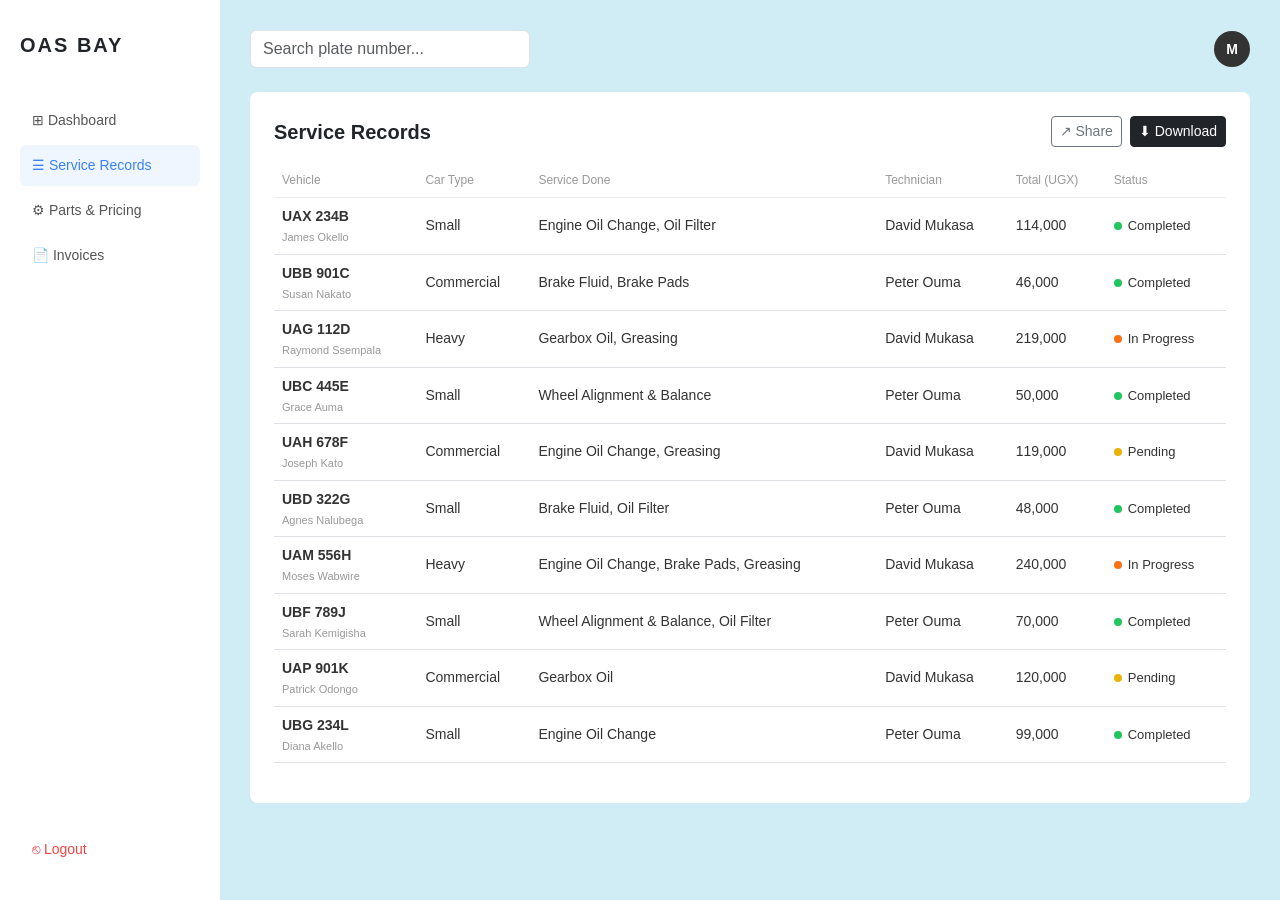
==== index.html @ 8fa91348 "README" ====
<!DOCTYPE html>
<html lang="en">
<head>
    <meta charset="UTF-8">
    <meta name="viewport" content="width=device-width, initial-scale=1.0">
    <title>OAS Bay - Auto Service Management</title>
    <link href="https://cdn.jsdelivr.net/npm/bootstrap@5.3.3/dist/css/bootstrap.min.css" rel="stylesheet">
    <link rel="stylesheet" href="styles/style.css">
</head>
<body>

    <!-- Sidebar -->
    <div class="sidebar">
        <div class="logo">OAS BAY</div>

        <div class="nav-links">
            <a href="#" class="nav-link">⊞ Dashboard</a>
            <a href="#" class="nav-link active">☰ Service Records</a>
            <a href="#" class="nav-link">⚙ Parts &amp; Pricing</a>
            <a href="#" class="nav-link">📄 Invoices</a>
        </div>

        <a href="#" class="logout-link">⎋ Logout</a>
    </div>

    <!-- Main Content -->
    <div class="main">

        <!-- Top Bar -->
        <div class="d-flex justify-content-between align-items-center mb-4">
            <input type="text" class="form-control" style="max-width: 280px;" placeholder="Search plate number...">
            <div class="avatar">M</div>
        </div>

        <!-- Card -->
        <div class="card border-0 rounded-3 p-4">

            <!-- Card Header -->
            <div class="d-flex justify-content-between align-items-center mb-3">
                <h5 class="fw-bold mb-0">Service Records</h5>
                <div class="d-flex gap-2">
                    <button class="btn btn-outline-secondary btn-sm">↗ Share</button>
                    <button class="btn btn-dark btn-sm">⬇ Download</button>
                </div>
            </div>

            <!-- Table -->
            <div class="table-responsive">
                <table class="table">
                    <thead>
                        <tr>
                            <th>Vehicle</th>
                            <th>Car Type</th>
                            <th>Service Done</th>
                            <th>Technician</th>
                            <th>Total (UGX)</th>
                            <th>Status</th>
                        </tr>
                    </thead>
                    <tbody>
                        <tr>
                            <td>
                                <div class="car-plate">UAX 234B</div>
                                <div class="car-owner">James Okello</div>
                            </td>
                            <td>Small</td>
                            <td>Engine Oil Change, Oil Filter</td>
                            <td>David Mukasa</td>
                            <td>114,000</td>
                            <td><span class="status completed">Completed</span></td>
                        </tr>
                        <tr>
                            <td>
                                <div class="car-plate">UBB 901C</div>
                                <div class="car-owner">Susan Nakato</div>
                            </td>
                            <td>Commercial</td>
                            <td>Brake Fluid, Brake Pads</td>
                            <td>Peter Ouma</td>
                            <td>46,000</td>
                            <td><span class="status completed">Completed</span></td>
                        </tr>
                        <tr>
                            <td>
                                <div class="car-plate">UAG 112D</div>
                                <div class="car-owner">Raymond Ssempala</div>
                            </td>
                            <td>Heavy</td>
                            <td>Gearbox Oil, Greasing</td>
                            <td>David Mukasa</td>
                            <td>219,000</td>
                            <td><span class="status in-progress">In Progress</span></td>
                        </tr>
                        <tr>
                            <td>
                                <div class="car-plate">UBC 445E</div>
                                <div class="car-owner">Grace Auma</div>
                            </td>
                            <td>Small</td>
                            <td>Wheel Alignment &amp; Balance</td>
                            <td>Peter Ouma</td>
                            <td>50,000</td>
                            <td><span class="status completed">Completed</span></td>
                        </tr>
                        <tr>
                            <td>
                                <div class="car-plate">UAH 678F</div>
                                <div class="car-owner">Joseph Kato</div>
                            </td>
                            <td>Commercial</td>
                            <td>Engine Oil Change, Greasing</td>
                            <td>David Mukasa</td>
                            <td>119,000</td>
                            <td><span class="status pending">Pending</span></td>
                        </tr>
                        <tr>
                            <td>
                                <div class="car-plate">UBD 322G</div>
                                <div class="car-owner">Agnes Nalubega</div>
                            </td>
                            <td>Small</td>
                            <td>Brake Fluid, Oil Filter</td>
                            <td>Peter Ouma</td>
                            <td>48,000</td>
                            <td><span class="status completed">Completed</span></td>
                        </tr>
                        <tr>
                            <td>
                                <div class="car-plate">UAM 556H</div>
                                <div class="car-owner">Moses Wabwire</div>
                            </td>
                            <td>Heavy</td>
                            <td>Engine Oil Change, Brake Pads, Greasing</td>
                            <td>David Mukasa</td>
                            <td>240,000</td>
                            <td><span class="status in-progress">In Progress</span></td>
                        </tr>
                        <tr>
                            <td>
                                <div class="car-plate">UBF 789J</div>
                                <div class="car-owner">Sarah Kemigisha</div>
                            </td>
                            <td>Small</td>
                            <td>Wheel Alignment &amp; Balance, Oil Filter</td>
                            <td>Peter Ouma</td>
                            <td>70,000</td>
                            <td><span class="status completed">Completed</span></td>
                        </tr>
                        <tr>
                            <td>
                                <div class="car-plate">UAP 901K</div>
                                <div class="car-owner">Patrick Odongo</div>
                            </td>
                            <td>Commercial</td>
                            <td>Gearbox Oil</td>
                            <td>David Mukasa</td>
                            <td>120,000</td>
                            <td><span class="status pending">Pending</span></td>
                        </tr>
                        <tr>
                            <td>
                                <div class="car-plate">UBG 234L</div>
                                <div class="car-owner">Diana Akello</div>
                            </td>
                            <td>Small</td>
                            <td>Engine Oil Change</td>
                            <td>Peter Ouma</td>
                            <td>99,000</td>
                            <td><span class="status completed">Completed</span></td>
                        </tr>
                    </tbody>
                </table>
            </div>

        </div>
    </div>

</body>
</html>
---- styles/style.css ----
* {
    margin: 0;
    padding: 0;
    box-sizing: border-box;
}

body {
    font-family: Arial, sans-serif;
    background-color: #d0ecf5;
    min-height: 100vh;
}

.sidebar {
    width: 220px;
    background-color: #fff;
    min-height: 100vh;
    padding: 30px 20px;
    position: fixed;
    top: 0;
    left: 0;
    display: flex;
    flex-direction: column;
}

.logo {
    font-size: 20px;
    font-weight: bold;
    letter-spacing: 2px;
    margin-bottom: 40px;
}

.nav-links {
    flex-grow: 1;
}

.nav-link {
    color: #555;
    font-size: 14px;
    padding: 10px 12px;
    border-radius: 6px;
    margin-bottom: 4px;
}

.nav-link:hover {
    background-color: #f8f9fa;
    color: #333;
}

.nav-link.active {
    color: #3b82f6;
    background-color: #eff6ff;
}

.logout-link {
    color: #ef4444;
    font-size: 14px;
    text-decoration: none;
    padding: 10px 12px;
}

.logout-link:hover {
    color: #dc2626;
}


/* ===========================
   MAIN AREA
   =========================== */
.main {
    margin-left: 220px;
    padding: 30px;
}

.avatar {
    width: 36px;
    height: 36px;
    background-color: #333;
    color: #fff;
    border-radius: 50%;
    display: flex;
    align-items: center;
    justify-content: center;
    font-size: 14px;
    font-weight: bold;
}


/* ===========================
   TABLE
   =========================== */
.table thead th {
    font-size: 12px;
    color: #999;
    font-weight: normal;
    border-bottom: 1px solid #eee;
}

.table tbody td {
    font-size: 14px;
    color: #333;
    vertical-align: middle;
}

.car-plate {
    font-weight: bold;
    font-size: 14px;
}

.car-owner {
    font-size: 11px;
    color: #999;
    margin-top: 2px;
}


/* ===========================
   STATUS BADGES
   =========================== */
.status {
    font-size: 13px;
}

.status::before {
    content: "";
    display: inline-block;
    width: 8px;
    height: 8px;
    border-radius: 50%;
    margin-right: 6px;
}

.status.completed::before {
    background-color: #22c55e;
}

.status.in-progress::before {
    background-color: #f97316;
}

.status.pending::before {
    background-color: #eab308;
}
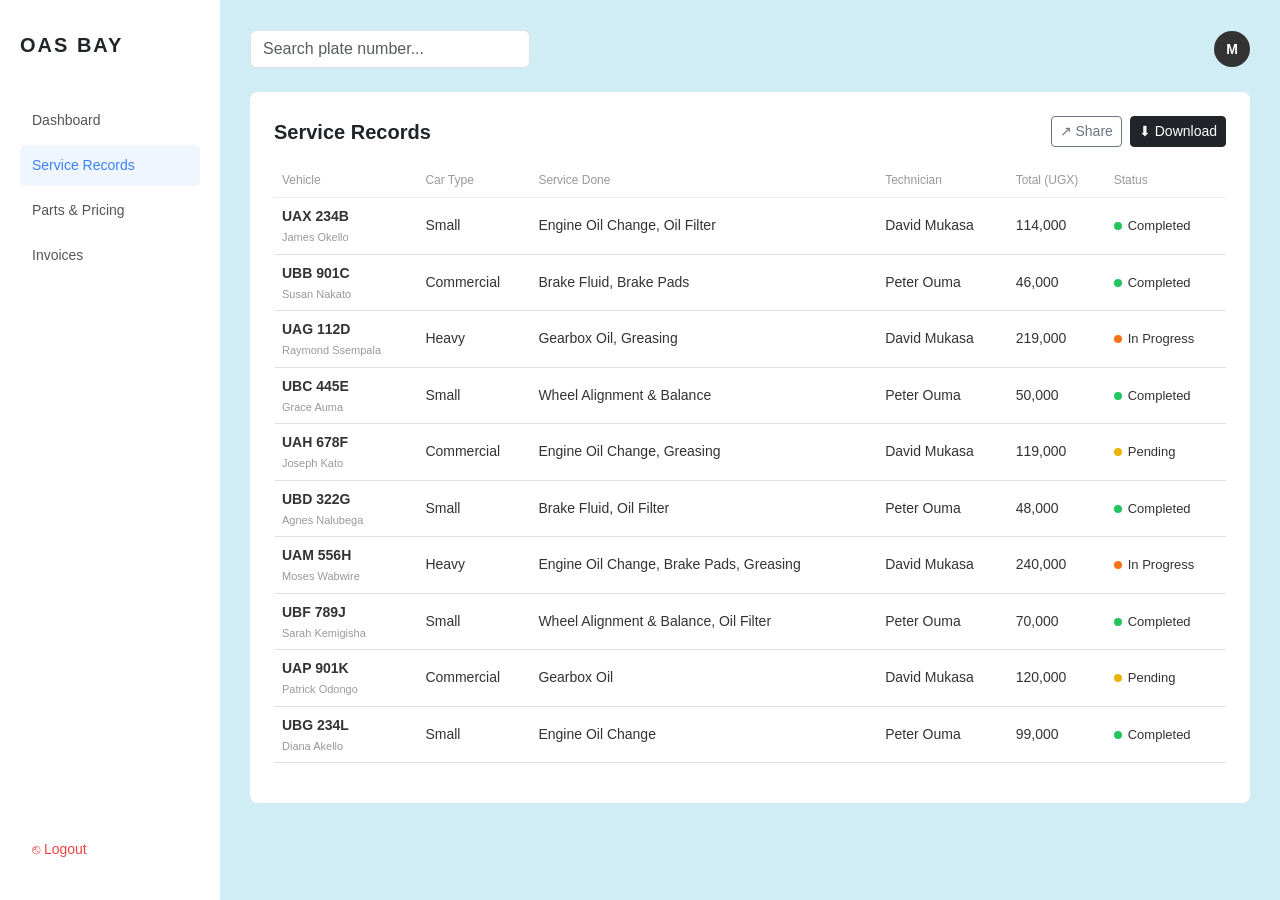
==== commit f8812ce4: "Dashboard Edits" ====
--- a/index.html
+++ b/index.html
@@ -14,10 +14,10 @@
         <div class="logo">OAS BAY</div>
 
         <div class="nav-links">
-            <a href="#" class="nav-link">⊞ Dashboard</a>
-            <a href="#" class="nav-link active">☰ Service Records</a>
-            <a href="#" class="nav-link">⚙ Parts &amp; Pricing</a>
-            <a href="#" class="nav-link">📄 Invoices</a>
+            <a href="#" class="nav-link">Dashboard</a>
+            <a href="#" class="nav-link active">Service Records</a>
+            <a href="#" class="nav-link">Parts &amp; Pricing</a>
+            <a href="#" class="nav-link">Invoices</a>
         </div>
 
         <a href="#" class="logout-link">⎋ Logout</a>
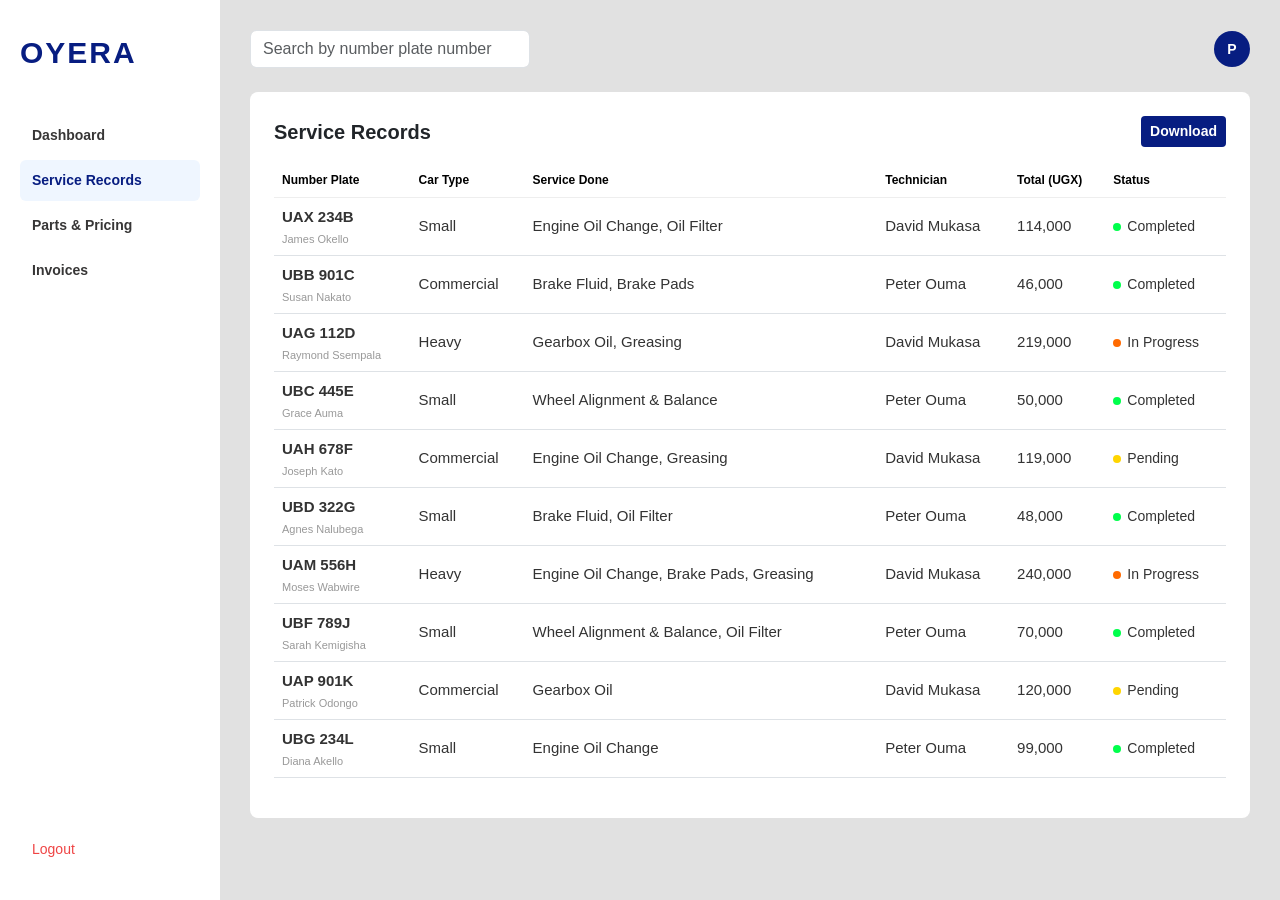
==== commit 682ca72c: "Dashboard Edits" ====
--- a/index.html
+++ b/index.html
@@ -9,9 +9,9 @@
 </head>
 <body>
 
-    <!-- Sidebar -->
+    <!-- Right Side -->
     <div class="sidebar">
-        <div class="logo">OAS BAY</div>
+        <div class="logo">OYERA</div>
 
         <div class="nav-links">
             <a href="#" class="nav-link">Dashboard</a>
@@ -20,36 +20,34 @@
             <a href="#" class="nav-link">Invoices</a>
         </div>
 
-        <a href="#" class="logout-link">⎋ Logout</a>
+        <a href="#" class="logout-link">Logout</a>
     </div>
 
-    <!-- Main Content -->
+    <!-- Main Section -->
     <div class="main">
 
-        <!-- Top Bar -->
         <div class="d-flex justify-content-between align-items-center mb-4">
-            <input type="text" class="form-control" style="max-width: 280px;" placeholder="Search plate number...">
-            <div class="avatar">M</div>
+            <input type="text" class="form-control" style="max-width: 280px;" placeholder="Search by number plate number">
+            <div class="avatar">P</div>
         </div>
 
-        <!-- Card -->
+   
         <div class="card border-0 rounded-3 p-4">
 
-            <!-- Card Header -->
+        
             <div class="d-flex justify-content-between align-items-center mb-3">
                 <h5 class="fw-bold mb-0">Service Records</h5>
                 <div class="d-flex gap-2">
-                    <button class="btn btn-outline-secondary btn-sm">↗ Share</button>
-                    <button class="btn btn-dark btn-sm">⬇ Download</button>
+                    <button class="btn btn-sm">Download</button>
                 </div>
             </div>
 
-            <!-- Table -->
+          
             <div class="table-responsive">
                 <table class="table">
                     <thead>
                         <tr>
-                            <th>Vehicle</th>
+                            <th>Number Plate</th>
                             <th>Car Type</th>
                             <th>Service Done</th>
                             <th>Technician</th>
--- a/styles/style.css
+++ b/styles/style.css
@@ -6,7 +6,7 @@
 
 body {
     font-family: Arial, sans-serif;
-    background-color: #d0ecf5;
+    background-color: #e1e1e1;
     min-height: 100vh;
 }
 
@@ -23,10 +23,12 @@
 }
 
 .logo {
-    font-size: 20px;
+    font-size: 30px;
     font-weight: bold;
     letter-spacing: 2px;
     margin-bottom: 40px;
+    color: rgb(7, 29, 129);
+
 }
 
 .nav-links {
@@ -34,11 +36,12 @@
 }
 
 .nav-link {
-    color: #555;
+    color: #373636;
     font-size: 14px;
     padding: 10px 12px;
     border-radius: 6px;
     margin-bottom: 4px;
+    font-weight: 600;
 }
 
 .nav-link:hover {
@@ -47,7 +50,7 @@
 }
 
 .nav-link.active {
-    color: #3b82f6;
+    color: rgb(7, 29, 129);
     background-color: #eff6ff;
 }
 
@@ -62,10 +65,18 @@
     color: #dc2626;
 }
 
+.btn {
+    background-color: rgb(7, 29, 129);
+    color: #fff;
+    font-weight: 600;
+}
 
-/* ===========================
-   MAIN AREA
-   =========================== */
+.btn:hover {
+    background-color: #aecdf6;
+    color: rgb(7, 29, 129);
+    font-weight: 600;
+}
+
 .main {
     margin-left: 220px;
     padding: 30px;
@@ -74,7 +85,7 @@
 .avatar {
     width: 36px;
     height: 36px;
-    background-color: #333;
+    background-color: rgb(7, 29, 129);
     color: #fff;
     border-radius: 50%;
     display: flex;
@@ -85,25 +96,23 @@
 }
 
 
-/* ===========================
-   TABLE
-   =========================== */
 .table thead th {
     font-size: 12px;
-    color: #999;
+    color: #000000;
     font-weight: normal;
     border-bottom: 1px solid #eee;
+    font-weight: bold;
 }
 
 .table tbody td {
-    font-size: 14px;
+    font-size: 15px;
     color: #333;
     vertical-align: middle;
 }
 
 .car-plate {
     font-weight: bold;
-    font-size: 14px;
+    font-size: 15px;
 }
 
 .car-owner {
@@ -112,12 +121,8 @@
     margin-top: 2px;
 }
 
-
-/* ===========================
-   STATUS BADGES
-   =========================== */
 .status {
-    font-size: 13px;
+    font-size: 14px;
 }
 
 .status::before {
@@ -130,13 +135,13 @@
 }
 
 .status.completed::before {
-    background-color: #22c55e;
+    background-color: #00ff4c;
 }
 
 .status.in-progress::before {
-    background-color: #f97316;
+    background-color: #ff6a00;
 }
 
 .status.pending::before {
-    background-color: #eab308;
+    background-color: #ffd500;
 }
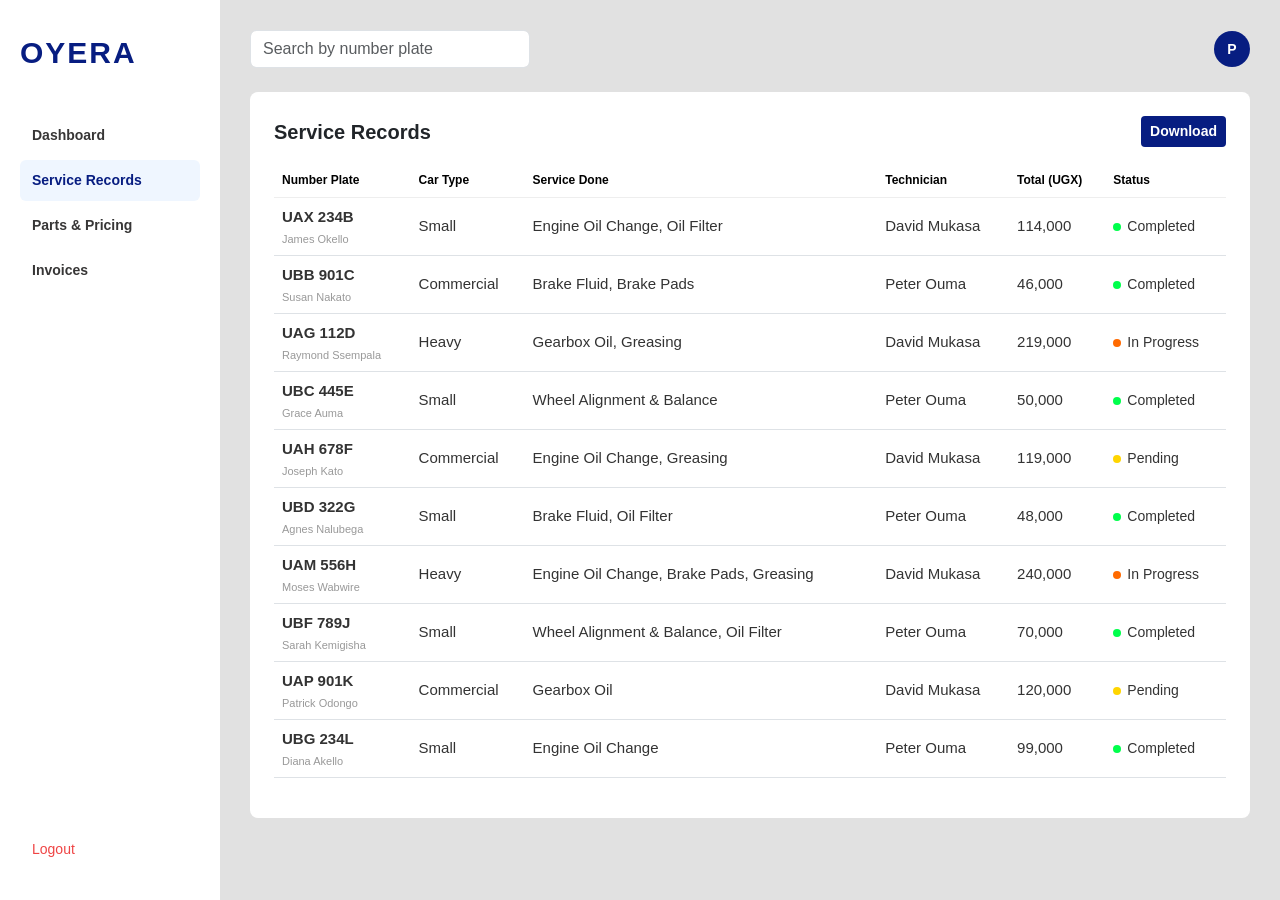
==== commit 8d2cb856: "Dashboard Edits" ====
--- a/index.html
+++ b/index.html
@@ -27,7 +27,7 @@
     <div class="main">
 
         <div class="d-flex justify-content-between align-items-center mb-4">
-            <input type="text" class="form-control" style="max-width: 280px;" placeholder="Search by number plate number">
+            <input type="text" class="form-control" style="max-width: 280px;" placeholder="Search by number plate">
             <div class="avatar">P</div>
         </div>
 
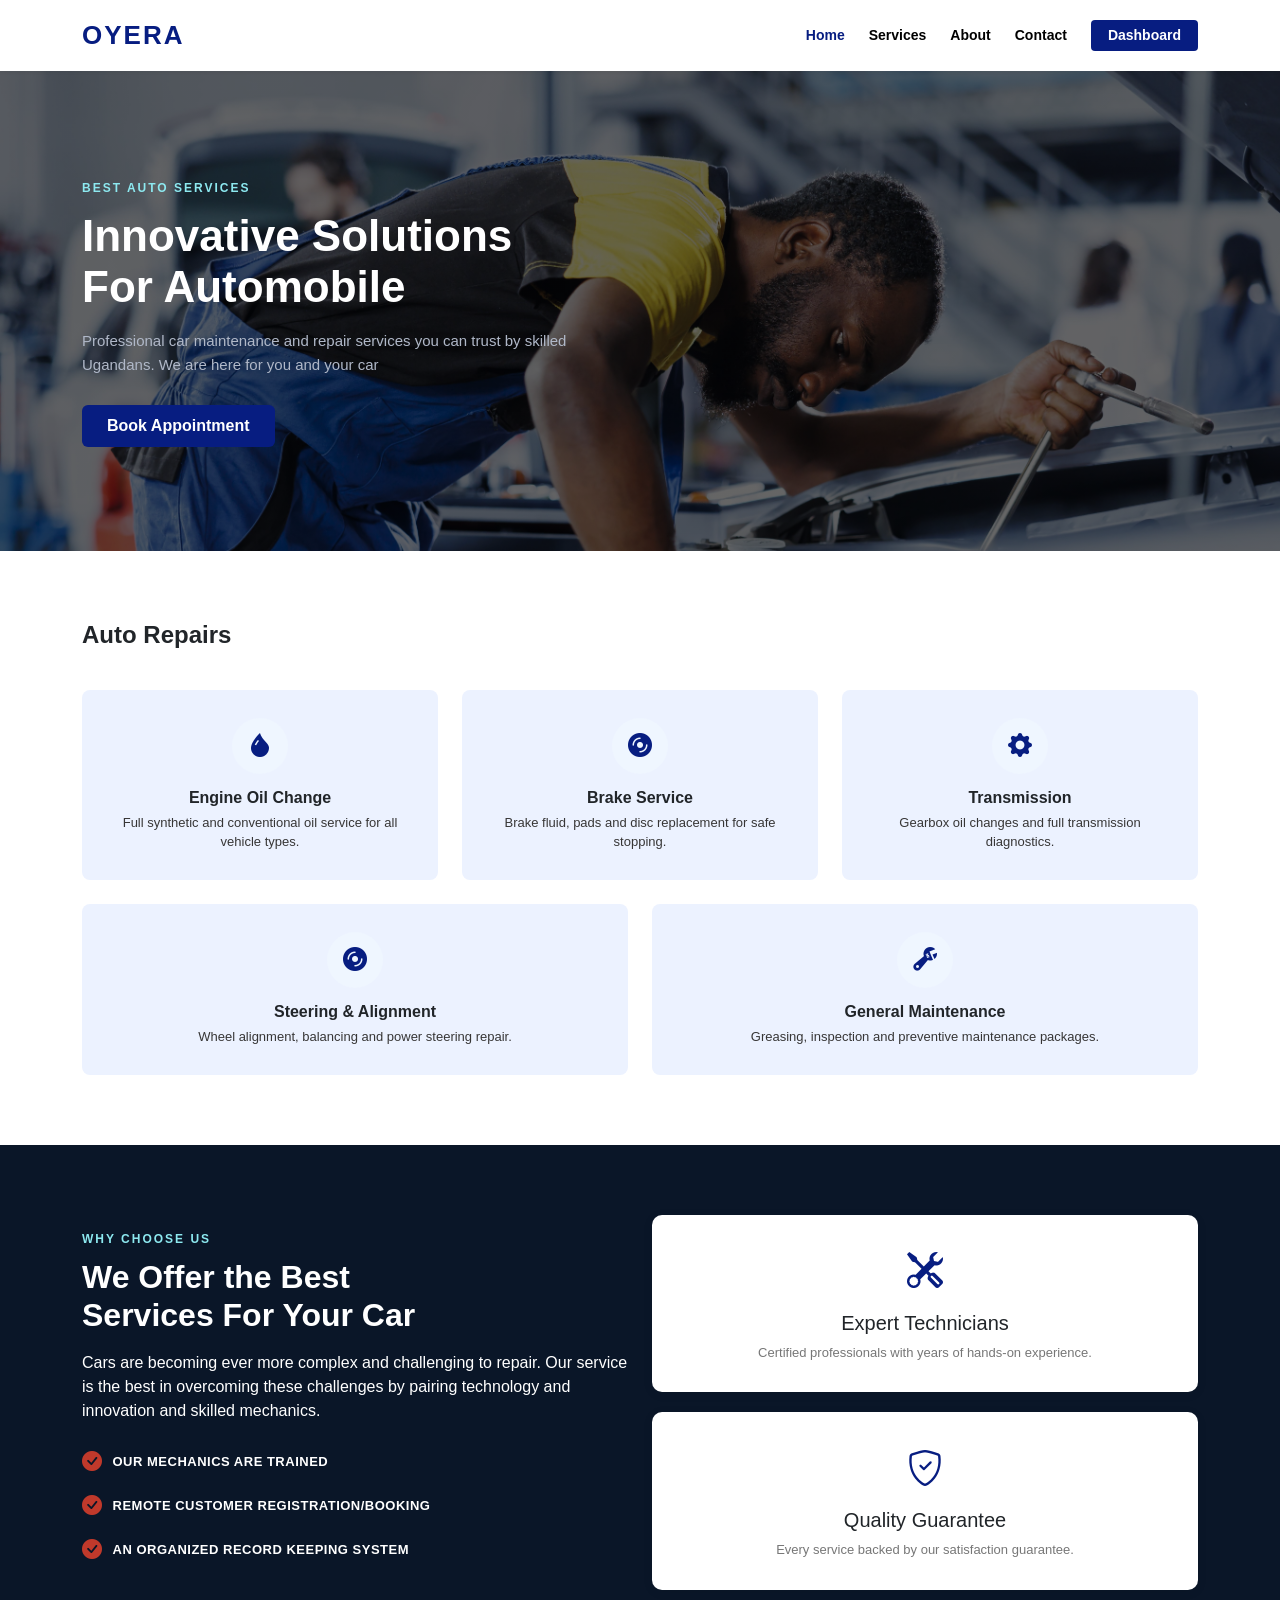
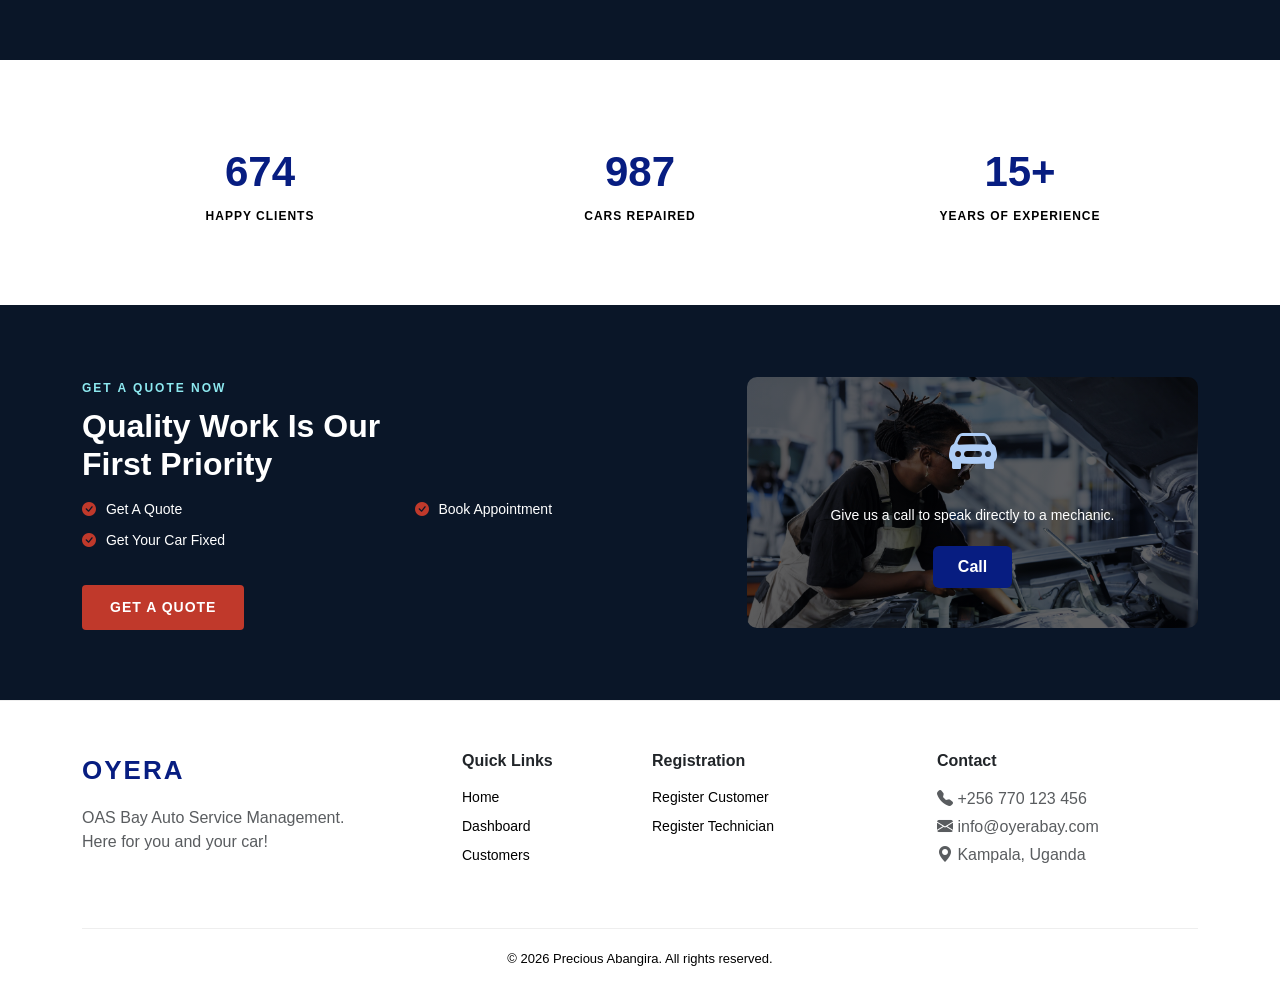
==== commit 5dad9a1b: "New Dashboard Assignment" ====
--- a/index.html
+++ b/index.html
@@ -3,175 +3,209 @@
 <head>
     <meta charset="UTF-8">
     <meta name="viewport" content="width=device-width, initial-scale=1.0">
-    <title>OAS Bay - Auto Service Management</title>
+    <title>Oyera Auto Service Bay</title>
     <link href="https://cdn.jsdelivr.net/npm/bootstrap@5.3.3/dist/css/bootstrap.min.css" rel="stylesheet">
+    <link href="https://cdn.jsdelivr.net/npm/bootstrap-icons@1.11.3/font/bootstrap-icons.min.css" rel="stylesheet">
     <link rel="stylesheet" href="styles/style.css">
 </head>
 <body>
 
-    <!-- Right Side -->
-    <div class="sidebar">
-        <div class="logo">OYERA</div>
-
-        <div class="nav-links">
-            <a href="#" class="nav-link">Dashboard</a>
-            <a href="#" class="nav-link active">Service Records</a>
-            <a href="#" class="nav-link">Parts &amp; Pricing</a>
-            <a href="#" class="nav-link">Invoices</a>
-        </div>
-
-        <a href="#" class="logout-link">Logout</a>
-    </div>
-
-    <!-- Main Section -->
-    <div class="main">
-
-        <div class="d-flex justify-content-between align-items-center mb-4">
-            <input type="text" class="form-control" style="max-width: 280px;" placeholder="Search by number plate">
-            <div class="avatar">P</div>
-        </div>
-
-   
-        <div class="card border-0 rounded-3 p-4">
-
-        
-            <div class="d-flex justify-content-between align-items-center mb-3">
-                <h5 class="fw-bold mb-0">Service Records</h5>
-                <div class="d-flex gap-2">
-                    <button class="btn btn-sm">Download</button>
-                </div>
-            </div>
-
-          
-            <div class="table-responsive">
-                <table class="table">
-                    <thead>
-                        <tr>
-                            <th>Number Plate</th>
-                            <th>Car Type</th>
-                            <th>Service Done</th>
-                            <th>Technician</th>
-                            <th>Total (UGX)</th>
-                            <th>Status</th>
-                        </tr>
-                    </thead>
-                    <tbody>
-                        <tr>
-                            <td>
-                                <div class="car-plate">UAX 234B</div>
-                                <div class="car-owner">James Okello</div>
-                            </td>
-                            <td>Small</td>
-                            <td>Engine Oil Change, Oil Filter</td>
-                            <td>David Mukasa</td>
-                            <td>114,000</td>
-                            <td><span class="status completed">Completed</span></td>
-                        </tr>
-                        <tr>
-                            <td>
-                                <div class="car-plate">UBB 901C</div>
-                                <div class="car-owner">Susan Nakato</div>
-                            </td>
-                            <td>Commercial</td>
-                            <td>Brake Fluid, Brake Pads</td>
-                            <td>Peter Ouma</td>
-                            <td>46,000</td>
-                            <td><span class="status completed">Completed</span></td>
-                        </tr>
-                        <tr>
-                            <td>
-                                <div class="car-plate">UAG 112D</div>
-                                <div class="car-owner">Raymond Ssempala</div>
-                            </td>
-                            <td>Heavy</td>
-                            <td>Gearbox Oil, Greasing</td>
-                            <td>David Mukasa</td>
-                            <td>219,000</td>
-                            <td><span class="status in-progress">In Progress</span></td>
-                        </tr>
-                        <tr>
-                            <td>
-                                <div class="car-plate">UBC 445E</div>
-                                <div class="car-owner">Grace Auma</div>
-                            </td>
-                            <td>Small</td>
-                            <td>Wheel Alignment &amp; Balance</td>
-                            <td>Peter Ouma</td>
-                            <td>50,000</td>
-                            <td><span class="status completed">Completed</span></td>
-                        </tr>
-                        <tr>
-                            <td>
-                                <div class="car-plate">UAH 678F</div>
-                                <div class="car-owner">Joseph Kato</div>
-                            </td>
-                            <td>Commercial</td>
-                            <td>Engine Oil Change, Greasing</td>
-                            <td>David Mukasa</td>
-                            <td>119,000</td>
-                            <td><span class="status pending">Pending</span></td>
-                        </tr>
-                        <tr>
-                            <td>
-                                <div class="car-plate">UBD 322G</div>
-                                <div class="car-owner">Agnes Nalubega</div>
-                            </td>
-                            <td>Small</td>
-                            <td>Brake Fluid, Oil Filter</td>
-                            <td>Peter Ouma</td>
-                            <td>48,000</td>
-                            <td><span class="status completed">Completed</span></td>
-                        </tr>
-                        <tr>
-                            <td>
-                                <div class="car-plate">UAM 556H</div>
-                                <div class="car-owner">Moses Wabwire</div>
-                            </td>
-                            <td>Heavy</td>
-                            <td>Engine Oil Change, Brake Pads, Greasing</td>
-                            <td>David Mukasa</td>
-                            <td>240,000</td>
-                            <td><span class="status in-progress">In Progress</span></td>
-                        </tr>
-                        <tr>
-                            <td>
-                                <div class="car-plate">UBF 789J</div>
-                                <div class="car-owner">Sarah Kemigisha</div>
-                            </td>
-                            <td>Small</td>
-                            <td>Wheel Alignment &amp; Balance, Oil Filter</td>
-                            <td>Peter Ouma</td>
-                            <td>70,000</td>
-                            <td><span class="status completed">Completed</span></td>
-                        </tr>
-                        <tr>
-                            <td>
-                                <div class="car-plate">UAP 901K</div>
-                                <div class="car-owner">Patrick Odongo</div>
-                            </td>
-                            <td>Commercial</td>
-                            <td>Gearbox Oil</td>
-                            <td>David Mukasa</td>
-                            <td>120,000</td>
-                            <td><span class="status pending">Pending</span></td>
-                        </tr>
-                        <tr>
-                            <td>
-                                <div class="car-plate">UBG 234L</div>
-                                <div class="car-owner">Diana Akello</div>
-                            </td>
-                            <td>Small</td>
-                            <td>Engine Oil Change</td>
-                            <td>Peter Ouma</td>
-                            <td>99,000</td>
-                            <td><span class="status completed">Completed</span></td>
-                        </tr>
-                    </tbody>
-                </table>
-            </div>
-
-        </div>
-    </div>
+    <nav class="landing-nav">
+        <div class="container d-flex justify-content-between align-items-center">
+            <a href="index.html" class="landing-logo">OYERA</a>
+            <div class="d-flex align-items-center gap-4">
+                <a href="index.html" class="landing-nav-link active">Home</a>
+                <a href="#services" class="landing-nav-link">Services</a>
+                <a href="#about" class="landing-nav-link">About</a>
+                <a href="#stats" class="landing-nav-link">Contact</a>
+                <a href="dashboard.html" class="btn btn-sm px-3">Dashboard</a>
+            </div>
+        </div>
+    </nav>
+
+    <section class="hero">
+        <div class="container">
+            <div class="hero-content">
+                <span class="hero-tag">BEST AUTO SERVICES</span>
+                <h1 class="hero-title">Innovative Solutions<br>For Automobile</h1>
+                <p class="hero-text">Professional car maintenance and repair services you can trust by skilled Ugandans. We are here for you and your car</p>
+                <div class="d-flex gap-3">
+                    <a href="customer-registration.html" class="btn px-4 py-2">Book Appointment</a>
+                </div>
+            </div>
+        </div>
+    </section>
+
+    <section class="services-section" id="services">
+        <div class="container">
+            <div class="d-flex justify-content-between align-items-center mb-2">
+                <div>
+                    <h4 class="fw-bold">Auto Repairs</h4>
+                </div>
+            </div>
+            <div class="row g-4 mt-2">
+                <div class="col-md-4 col-6">
+                    <div class="service-card">
+                        <div class="service-icon"><i class="bi bi-droplet-fill"></i></div>
+                        <h6>Engine Oil Change</h6>
+                        <p>Full synthetic and conventional oil service for all vehicle types.</p>
+                    </div>
+                </div>
+                <div class="col-md-4 col-6">
+                    <div class="service-card">
+                        <div class="service-icon"><i class="bi bi-disc-fill"></i></div>
+                        <h6>Brake Service</h6>
+                        <p>Brake fluid, pads and disc replacement for safe stopping.</p>
+                    </div>
+                </div>
+                <div class="col-md-4 col-6">
+                    <div class="service-card">
+                        <div class="service-icon"><i class="bi bi-gear-fill"></i></div>
+                        <h6>Transmission</h6>
+                        <p>Gearbox oil changes and full transmission diagnostics.</p>
+                    </div>
+                </div>
+                <div class="col-md-6 col-6">
+                    <div class="service-card">
+                        <div class="service-icon"><i class="bi bi-disc-fill"></i></div>
+                        <h6>Steering &amp; Alignment</h6>
+                        <p>Wheel alignment, balancing and power steering repair.</p>
+                    </div>
+                </div>
+                <div class="col-md-6 col-6">
+                    <div class="service-card">
+                        <div class="service-icon"><i class="bi bi-wrench-adjustable"></i></div>
+                        <h6>General Maintenance</h6>
+                        <p>Greasing, inspection and preventive maintenance packages.</p>
+                    </div>
+                </div>
+            </div>
+        </div>
+    </section>
+
+    <section class="about-section" id="about">
+        <div class="container">
+            <div class="row align-items-center">
+                <div class="col-md-6">
+                    <span class="hero-tag">WHY CHOOSE US</span>
+                    <h2 class="fw-bold mt-2 mb-3 about-p">We Offer the Best<br>Services For Your Car</h2>
+                    <p class="about-p mb-4">Cars are becoming ever more complex and challenging to repair. Our service is the best in overcoming these challenges by pairing technology and innovation and skilled mechanics.</p>
+                    <div class="about-feature">
+                        <i class="bi bi-check-circle-fill"></i>
+                        <span>OUR MECHANICS ARE TRAINED</span>
+                    </div>
+                    <div class="about-feature">
+                        <i class="bi bi-check-circle-fill"></i>
+                        <span>REMOTE CUSTOMER REGISTRATION/BOOKING</span>
+                    </div>
+                    <div class="about-feature">
+                        <i class="bi bi-check-circle-fill"></i>
+                        <span>AN ORGANIZED RECORD KEEPING SYSTEM</span>
+                    </div>
+                </div>
+                <div class="col-md-6">
+                    <div class="about-visual">
+                        <div class="about-visual-box">
+                            <i class="bi bi-tools"></i>
+                            <h5>Expert Technicians</h5>
+                            <p>Certified professionals with years of hands-on experience.</p>
+                        </div>
+                        <div class="about-visual-box">
+                            <i class="bi bi-shield-check"></i>
+                            <h5>Quality Guarantee</h5>
+                            <p>Every service backed by our satisfaction guarantee.</p>
+                        </div>
+                    </div>
+                </div>
+            </div>
+        </div>
+    </section>
+
+    <section class="stats-section" id="stats">
+        <div class="container">
+            <div class="row text-center">
+                <div class="col-6 col-md-4">
+                    <div class="stat-item">
+                        <div class="stat-number">674</div>
+                        <div class="stat-label">HAPPY CLIENTS</div>
+                    </div>
+                </div>
+                <div class="col-6 col-md-4">
+                    <div class="stat-item">
+                        <div class="stat-number">987</div>
+                        <div class="stat-label">CARS REPAIRED</div>
+                    </div>
+                </div>
+                <div class="col-6 col-md-4">
+                    <div class="stat-item">
+                        <div class="stat-number">15+</div>
+                        <div class="stat-label">YEARS OF EXPERIENCE</div>
+                    </div>
+                </div>
+            </div>
+        </div>
+    </section>
+
+    <section class="cta-section">
+        <div class="container">
+            <div class="row align-items-center">
+                <div class="col-md-7">
+                    <span class="hero-tag">GET A QUOTE NOW</span>
+                    <h2 class="fw-bold text-white mt-2 mb-3">Quality Work Is Our<br>First Priority</h2>
+                    <div class="row mb-4">
+                        <div class="col-6">
+                            <div class="cta-check"><i class="bi bi-check-circle-fill"></i> Get A Quote</div>
+                        </div>
+                        <div class="col-6">
+                            <div class="cta-check"><i class="bi bi-check-circle-fill"></i> Book Appointment</div>
+                        </div>
+                        <div class="col-6">
+                            <div class="cta-check"><i class="bi bi-check-circle-fill"></i> Get Your Car Fixed</div>
+                        </div>
+                    </div>
+                    <a href="customer-registration.html" class="btn-cta">Get A Quote</a>
+                </div>
+                <div class="col-md-5 text-center mt-4 mt-md-0">
+                    <div class="cta-visual">
+                        <i class="bi bi-car-front-fill"></i>
+                        <p>Give us a call to speak directly to a mechanic.</p>
+                        <a href="#" class="btn px-4 py-2">Call</a>
+                    </div>
+                </div>
+            </div>
+        </div>
+    </section>
+
+    <footer class="landing-footer">
+        <div class="container">
+            <div class="row">
+                <div class="col-md-4 mb-4">
+                    <div class="landing-logo mb-3">OYERA</div>
+                    <p class="text-muted">OAS Bay Auto Service Management. </br> Here for you and your car!</p>
+                </div>
+                <div class="col-md-2 mb-4">
+                    <h6 class="fw-bold mb-3">Quick Links</h6>
+                    <a href="index.html" class="footer-link">Home</a>
+                    <a href="dashboard.html" class="footer-link">Dashboard</a>
+                    <a href="customers.html" class="footer-link">Customers</a>
+                </div>
+                <div class="col-md-3 mb-4">
+                    <h6 class="fw-bold mb-3">Registration</h6>
+                    <a href="customer-registration.html" class="footer-link">Register Customer</a>
+                    <a href="technician-registration.html" class="footer-link">Register Technician</a>
+                </div>
+                <div class="col-md-3 mb-4">
+                    <h6 class="fw-bold mb-3">Contact</h6>
+                    <p class="text-muted mb-1"><i class="bi bi-telephone-fill"></i> +256 770 123 456</p>
+                    <p class="text-muted mb-1"><i class="bi bi-envelope-fill"></i> info@oyerabay.com</p>
+                    <p class="text-muted mb-1"><i class="bi bi-geo-alt-fill"></i> Kampala, Uganda</p>
+                </div>
+            </div>
+            <div class="footer-bottom">
+                &copy; 2026 Precious Abangira. All rights reserved.
+            </div>
+        </div>
+    </footer>
 
 </body>
-</html>+</html>
--- a/styles/style.css
+++ b/styles/style.css
@@ -28,7 +28,6 @@
     letter-spacing: 2px;
     margin-bottom: 40px;
     color: rgb(7, 29, 129);
-
 }
 
 .nav-links {
@@ -41,7 +40,7 @@
     padding: 10px 12px;
     border-radius: 6px;
     margin-bottom: 4px;
-    font-weight: 600;
+    font-weight: 500;
 }
 
 .nav-link:hover {
@@ -99,9 +98,8 @@
 .table thead th {
     font-size: 12px;
     color: #000000;
-    font-weight: normal;
+    font-weight: bold;
     border-bottom: 1px solid #eee;
-    font-weight: bold;
 }
 
 .table tbody td {
@@ -144,4 +142,378 @@
 
 .status.pending::before {
     background-color: #ffd500;
-}+}
+
+
+/* Form Styles (Registration Pages)  */
+
+.form-section-title {
+    font-weight: 700;
+    color: rgb(7, 29, 129);
+    padding-bottom: 8px;
+    border-bottom: 2px solid #eff6ff;
+    margin-bottom: 16px;
+}
+
+.form-label {
+    font-size: 13px;
+    font-weight: 600;
+    color: #444;
+    margin-bottom: 4px;
+}
+
+.form-control,
+.form-select {
+    font-size: 14px;
+    padding: 10px 12px;
+    /* border: 1px solid #ddd; */
+    border-radius: 6px;
+}
+
+/* .form-control:focus,
+.form-select:focus {
+    /* border-color: rgb(7, 29, 129); */
+    /* box-shadow: 0 0 0 3px rgba(7, 29, 129, 0.1); 
+} */
+
+.btn-outline {
+    background-color: #82d2ed;
+    color: #000000;
+    border-radius: 6px;
+    font-size: 14px;
+    font-weight: 600;
+    cursor: pointer;
+    padding: 8px 16px;
+    border: none;
+}
+
+.btn-outline:hover {
+    background-color: rgb(129, 7, 7);
+    color: #fff;
+}
+
+
+/* Customer View Page  */
+
+.summary-card {
+    background-color: #eff6ff;
+    border-radius: 8px;
+    padding: 20px;
+    text-align: center;
+}
+
+.summary-number {
+    font-size: 28px;
+    font-weight: 700;
+    color: rgb(7, 29, 129);
+}
+
+.summary-label {
+    font-size: 13px;
+    color: #666;
+    margin-top: 4px;
+}
+
+.plate-badge {
+    background-color: #f0f0f0;
+    padding: 4px 10px;
+    border-radius: 4px;
+    font-weight: 600;
+    font-size: 13px;
+    letter-spacing: 0.5px;
+    color: #333;
+}
+
+
+/*Landing Page (Home page) */
+
+.landing-nav {
+    background-color: #fff;
+    padding: 16px 0;
+    position: sticky;
+    top: 0;
+    z-index: 100;
+    box-shadow: 0 1px 4px rgba(0, 0, 0, 0.06);
+}
+
+.landing-logo {
+    font-size: 26px;
+    font-weight: bold;
+    letter-spacing: 2px;
+    color: rgb(7, 29, 129);
+    text-decoration: none;
+}
+
+.landing-logo:hover {
+    color: rgb(7, 29, 129);
+}
+
+.landing-nav-link {
+    color: #000000;
+    font-size: 14px;
+    font-weight: 600;
+    text-decoration: none;
+}
+
+.landing-nav-link:hover,
+.landing-nav-link.active {
+    color: rgb(7, 29, 129);
+}
+
+.hero {
+    background-image: linear-gradient(rgba(0, 0, 0, 0.6), rgba(0, 0, 0, 0.6)), url('/img/1.jpg');
+    background-repeat: no-repeat;
+    background-size: cover;
+    /* background: linear-gradient(135deg, #0a1628 0%, #071d81 50%, #0a1628 100%); */
+    padding: 100px 0;
+    min-height: 480px;
+    display: flex;
+    align-items: center;
+}
+
+.hero-content {
+    max-width: 550px;
+}
+
+.hero-tag {
+    color: #8de9f0;
+    font-size: 12px;
+    font-weight: 700;
+    letter-spacing: 2px;
+    text-transform: uppercase;
+}
+
+.hero-title {
+    font-size: 44px;
+    font-weight: 800;
+    color: #fff;
+    line-height: 1.15;
+    margin-top: 12px;
+    margin-bottom: 16px;
+}
+
+.hero-text {
+    color: #b0b8c8;
+    font-size: 15px;
+    line-height: 1.6;
+    margin-bottom: 28px;
+}
+
+.btn-outline-light {
+    background-color: transparent;
+    color: #fff;
+    border: 1px solid rgba(255, 255, 255, 0.4);
+    border-radius: 6px;
+    font-size: 14px;
+    font-weight: 600;
+    text-decoration: none;
+    display: inline-block;
+    line-height: 1.5;
+}
+
+.btn-outline-light:hover {
+    background-color: rgba(255, 255, 255, 0.1);
+    color: #fff;
+    border-color: #fff;
+}
+
+.services-section {
+    padding: 70px 0;
+    background-color: #fff;
+}
+
+.service-card {
+    background-color: #ecf2ff;
+    border-radius: 8px;
+    padding: 28px 24px;
+    text-align: center;
+    transition: box-shadow 0.2s;
+}
+
+.service-card:hover {
+    box-shadow: 0 4px 16px rgba(2, 10, 45, 0.1);
+}
+
+.service-icon {
+    width: 56px;
+    height: 56px;
+    background-color: #eff6ff;
+    color: rgb(7, 29, 129);
+    border-radius: 50%;
+    display: flex;
+    align-items: center;
+    justify-content: center;
+    font-size: 24px;
+    margin: 0 auto 14px;
+}
+
+.service-card h6 {
+    font-weight: 700;
+    margin-bottom: 6px;
+}
+
+.service-card p {
+    font-size: 13px;
+    font-weight: 500;
+    color: #373636;
+    margin-bottom: 0;
+    line-height: 1.5;
+}
+
+.about-section {
+    padding: 70px 0;
+    background-color: #0a1628;
+}
+
+.about-feature {
+    display: flex;
+    align-items: center;
+    gap: 10px;
+    margin-bottom: 14px;
+    font-size: 13px;
+    font-weight: 700;
+    letter-spacing: 0.5px;
+    color: #fff;
+}
+
+.about-feature i {
+    color: #c0392b;
+    font-size: 20px;
+}
+
+.about-visual {
+    display: flex;
+    flex-direction: column;
+    gap: 20px;
+}
+
+.about-visual-box {
+    background-color: #fff;
+    border-radius: 10px;
+    padding: 30px;
+    text-align: center;
+    box-shadow: 0 2px 12px rgba(0, 0, 0, 0.06);
+}
+
+
+
+.about-visual-box i {
+    font-size: 36px;
+    color: rgb(7, 29, 129);
+    margin-bottom: 12px;
+    display: block;
+}
+
+.about-p {
+    color: #fff;
+}
+
+.about-visual-box p {
+    font-size: 13px;
+    color: #777;
+    margin-bottom: 0;
+}
+
+.stats-section {
+    padding: 60px 0;
+    background-color: #fff;
+}
+
+.stat-item {
+    padding: 20px;
+}
+
+.stat-number {
+    font-size: 42px;
+    font-weight: 800;
+    color: rgb(7, 29, 129);
+}
+
+.stat-label {
+    font-size: 12px;
+    font-weight: 700;
+    letter-spacing: 1px;
+    color: #000000;
+    margin-top: 4px;
+}
+
+.cta-section {
+    padding: 70px 0;
+    background-color: #0a1628;
+}
+
+.cta-check {
+    color: #ffffff;
+    font-size: 14px;
+    margin-bottom: 10px;
+}
+
+.cta-check i {
+    color: #c0392b;
+    margin-right: 6px;
+}
+
+.btn-cta {
+    display: inline-block;
+    background-color: #c0392b;
+    color: #fff;
+    padding: 12px 28px;
+    border-radius: 4px;
+    font-size: 14px;
+    font-weight: 700;
+    text-decoration: none;
+    text-transform: uppercase;
+    letter-spacing: 1px;
+}
+
+.btn-cta:hover {
+    background-color: #e74c3c;
+    color: #fff;
+}
+
+.cta-visual {
+    background-image: linear-gradient(rgba(0, 0, 0, 0.6), rgba(0, 0, 0, 0.6)), url('/img/3.jpg');
+    background-size: cover;
+    border-radius: 10px;
+    padding: 40px 30px;
+}
+
+.cta-visual i {
+    font-size: 48px;
+    color: #aecdf6;
+    display: block;
+    margin-bottom: 16px;
+}
+
+.cta-visual p {
+    color: #ffffff;
+    font-size: 14px;
+    margin-bottom: 20px;
+}
+
+.landing-footer {
+    background-color: #fff;
+    padding: 50px 0 0;
+    border-top: 1px solid #eee;
+}
+
+.footer-link {
+    display: block;
+    color: #000000;
+    font-size: 14px;
+    text-decoration: none;
+    margin-bottom: 8px;
+}
+
+.footer-link:hover {
+    color: rgb(7, 29, 129);
+}
+
+.footer-bottom {
+    border-top: 1px solid #eee;
+    margin-top: 30px;
+    padding: 20px 0;
+    text-align: center;
+    font-size: 13px;
+    color: #000000;
+}
